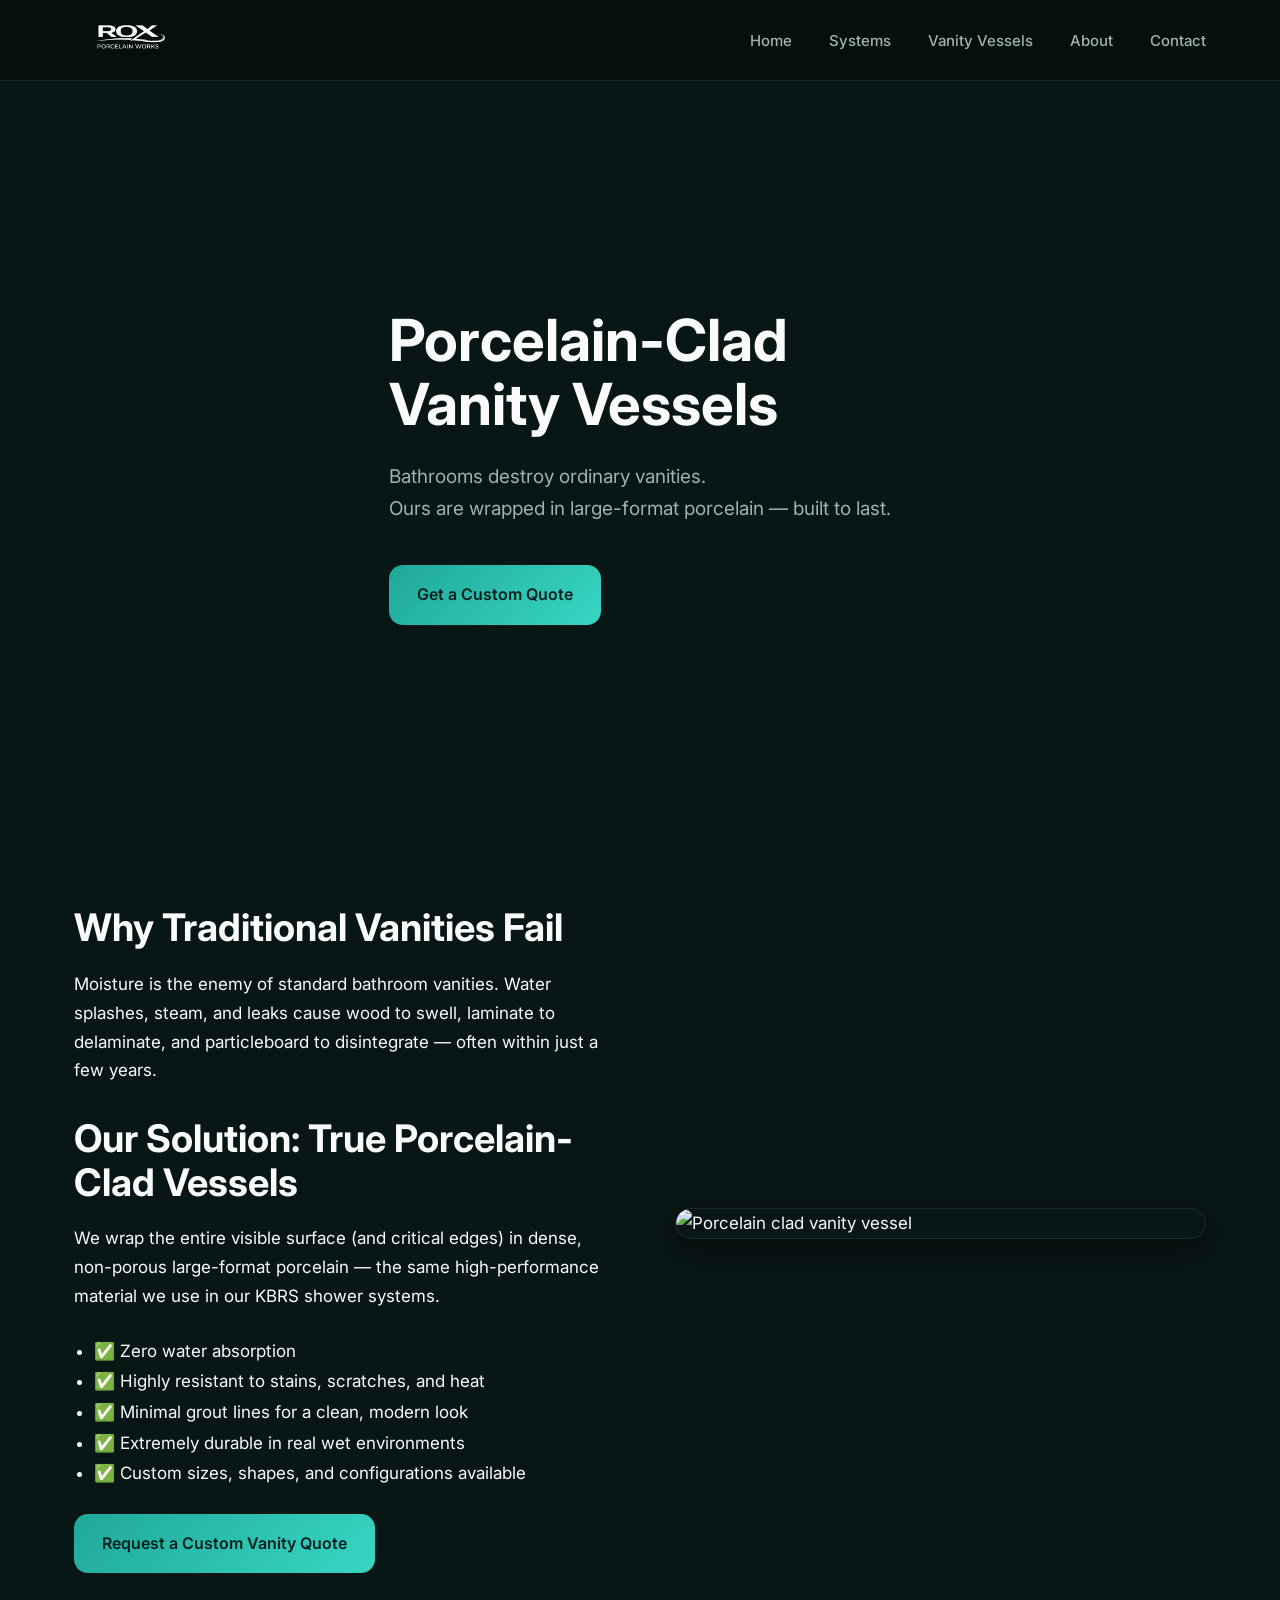
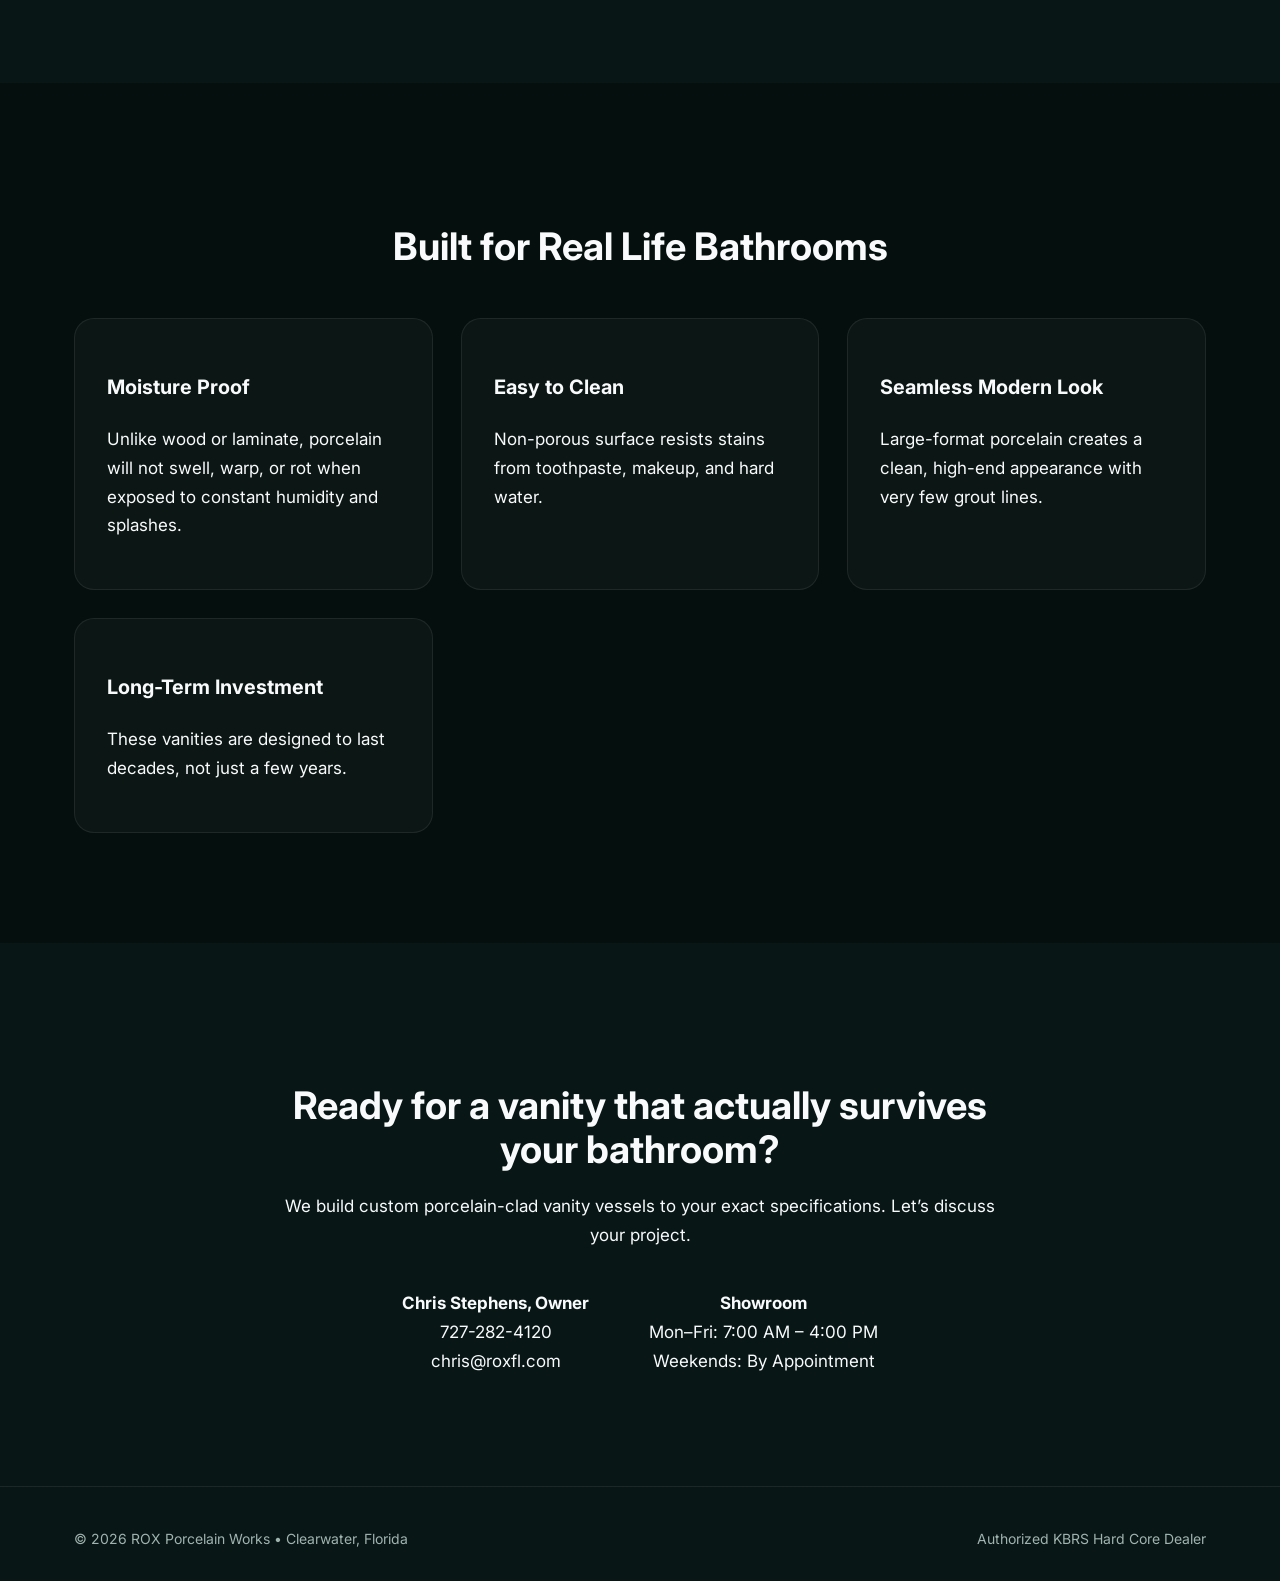
==== vanity.html @ ebdbfa9b "Create vanity.html" ====
<!doctype html>
<html lang="en">
<head>
  <meta charset="utf-8" />
  <title>Porcelain-Clad Vanity Vessels | ROX Porcelain Works</title>
  <meta name="viewport" content="width=device-width, initial-scale=1" />
  <meta name="description" content="Moisture-proof porcelain-clad vanity vessels built to survive real bathrooms. Custom sizes and designs available in Clearwater, FL." />

  <link rel="preconnect" href="https://fonts.googleapis.com">
  <link rel="preconnect" href="https://fonts.gstatic.com" crossorigin>
  <link href="https://fonts.googleapis.com/css2?family=Inter:wght@400;500;600;700;800&display=swap" rel="stylesheet">

  <link rel="stylesheet" href="styles.css">
</head>

<body>

<header class="site-header">
  <div class="container header-inner">
    <img src="logo.png" alt="ROX Porcelain Works" class="logo" style="height: 72px;">
    <nav class="nav">
      <a href="index.html">Home</a>
      <a href="systems.html">Systems</a>
      <a href="vanity.html">Vanity Vessels</a>
      <a href="about.html">About</a>
      <a href="contact.html">Contact</a>
    </nav>
  </div>
</header>

<section class="hero" style="background: linear-gradient(rgba(8,22,21,0.75), rgba(8,22,21,0.88)), url('vanity.jpg') center/cover no-repeat; min-height: 70vh;">
  <div class="container hero-content">
    <h1>Porcelain-Clad<br>Vanity Vessels</h1>
    <p class="hero-sub">
      Bathrooms destroy ordinary vanities.<br>
      Ours are wrapped in large-format porcelain — built to last.
    </p>
    <div class="hero-actions">
      <a href="contact.html" class="btn primary">Get a Custom Quote</a>
    </div>
  </div>
</section>

<section class="section">
  <div class="container">
    <div class="split">
      <div>
        <h2>Why Traditional Vanities Fail</h2>
        <p>Moisture is the enemy of standard bathroom vanities. Water splashes, steam, and leaks cause wood to swell, laminate to delaminate, and particleboard to disintegrate — often within just a few years.</p>
        
        <h2>Our Solution: True Porcelain-Clad Vessels</h2>
        <p>We wrap the entire visible surface (and critical edges) in dense, non-porous large-format porcelain — the same high-performance material we use in our KBRS shower systems.</p>
        
        <ul style="margin: 25px 0; padding-left: 20px; line-height: 1.8;">
          <li>✅ Zero water absorption</li>
          <li>✅ Highly resistant to stains, scratches, and heat</li>
          <li>✅ Minimal grout lines for a clean, modern look</li>
          <li>✅ Extremely durable in real wet environments</li>
          <li>✅ Custom sizes, shapes, and configurations available</li>
        </ul>

        <a href="contact.html" class="btn primary">Request a Custom Vanity Quote</a>
      </div>

      <img src="vanity.jpg" alt="Porcelain clad vanity vessel" class="image-card">
    </div>
  </div>
</section>

<section class="section dark">
  <div class="container">
    <h2 class="centered">Built for Real Life Bathrooms</h2>
    <div class="card-grid">
      <div class="card">
        <h3>Moisture Proof</h3>
        <p>Unlike wood or laminate, porcelain will not swell, warp, or rot when exposed to constant humidity and splashes.</p>
      </div>
      <div class="card">
        <h3>Easy to Clean</h3>
        <p>Non-porous surface resists stains from toothpaste, makeup, and hard water.</p>
      </div>
      <div class="card">
        <h3>Seamless Modern Look</h3>
        <p>Large-format porcelain creates a clean, high-end appearance with very few grout lines.</p>
      </div>
      <div class="card">
        <h3>Long-Term Investment</h3>
        <p>These vanities are designed to last decades, not just a few years.</p>
      </div>
    </div>
  </div>
</section>

<section class="section">
  <div class="container contact-box">
    <h2>Ready for a vanity that actually survives your bathroom?</h2>
    <p>We build custom porcelain-clad vanity vessels to your exact specifications. Let’s discuss your project.</p>
    
    <div class="contact-info" style="margin-top: 40px;">
      <div>
        <strong>Chris Stephens, Owner</strong><br>
        727-282-4120<br>
        chris@roxfl.com
      </div>
      <div>
        <strong>Showroom</strong><br>
        Mon–Fri: 7:00 AM – 4:00 PM<br>
        Weekends: By Appointment
      </div>
    </div>
  </div>
</section>

<footer class="site-footer">
  <div class="container footer-inner">
    <div>© <span id="year"></span> ROX Porcelain Works • Clearwater, Florida</div>
    <div>Authorized KBRS Hard Core Dealer</div>
  </div>
</footer>

<script>
  document.getElementById("year").textContent = new Date().getFullYear();
</script>

</body>
</html>
---- styles.css ----
:root {
  --bg: #081615;
  --bg-dark: #050f0e;
  --surface: #0e2422;
  --text: #f8fafc;
  --muted: #9fb3af;
  --accent: #1fa89a;
  --accent-light: #38d6c4;
  --border: rgba(255,255,255,0.08);
  --highlight: #a1e8e0;
}

* {
  box-sizing: border-box;
}

body {
  margin: 0;
  font-family: 'Inter', system-ui, sans-serif;
  background: var(--bg);
  color: var(--text);
  line-height: 1.7;
  font-size: 17px;
}

.container {
  max-width: 1180px;
  margin: 0 auto;
  padding: 0 24px;
}

/* ==================== HEADER ==================== */
.site-header {
  position: sticky;
  top: 0;
  background: rgba(5, 15, 14, 0.95);
  backdrop-filter: blur(12px);
  border-bottom: 1px solid var(--border);
  z-index: 100;
}

.header-inner {
  display: flex;
  justify-content: space-between;
  align-items: center;
  height: 80px;
}

.logo {
  height: 48px;
  width: auto;
}

.nav a {
  color: var(--muted);
  margin-left: 32px;
  text-decoration: none;
  font-weight: 500;
  font-size: 15px;
  transition: color 0.3s ease;
}

.nav a:hover {
  color: var(--text);
}

/* ==================== HERO ==================== */
.hero {
  min-height: 100vh;
  padding: 180px 0 140px;
  background: 
    linear-gradient(rgba(8,22,21,0.75), rgba(8,22,21,0.88)),
    url("assets/hero.jpg") center/cover no-repeat;
  display: flex;
  align-items: center;
}

.hero-content {
  max-width: 780px;
}

.hero h1 {
  font-size: clamp(42px, 6vw, 58px);
  line-height: 1.1;
  font-weight: 700;
  margin-bottom: 24px;
}

.highlight {
  color: var(--highlight);
  position: relative;
}

.hero-sub {
  font-size: 19px;
  color: var(--muted);
  max-width: 620px;
  margin-bottom: 40px;
}

.hero-actions {
  display: flex;
  gap: 16px;
  flex-wrap: wrap;
}

.btn {
  display: inline-block;
  padding: 16px 28px;
  border-radius: 14px;
  font-weight: 600;
  text-decoration: none;
  font-size: 16px;
  transition: all 0.3s ease;
  white-space: nowrap;
}

.primary {
  background: linear-gradient(135deg, var(--accent), var(--accent-light));
  color: #05201d;
}

.primary:hover {
  transform: translateY(-3px);
  box-shadow: 0 10px 20px rgba(31, 168, 154, 0.3);
}

.ghost {
  border: 2px solid var(--border);
  color: var(--text);
}

.ghost:hover {
  border-color: var(--accent);
  color: var(--accent);
}

/* ==================== SECTIONS ==================== */
.section {
  padding: 110px 0;
}

.section.dark {
  background: var(--bg-dark);
}

.centered {
  text-align: center;
}

h2 {
  font-size: 38px;
  line-height: 1.15;
  margin-bottom: 20px;
}

.split {
  display: grid;
  grid-template-columns: 1fr 1fr;
  gap: 70px;
  align-items: center;
}

.image-card {
  width: 100%;
  border-radius: 20px;
  border: 1px solid var(--border);
  box-shadow: 0 10px 30px rgba(0,0,0,0.4);
}

/* Trust / Card Grid */
.card-grid {
  display: grid;
  grid-template-columns: repeat(auto-fit, minmax(280px, 1fr));
  gap: 28px;
  margin-top: 50px;
}

.card {
  background: rgba(255,255,255,0.03);
  border: 1px solid var(--border);
  border-radius: 20px;
  padding: 32px;
  transition: transform 0.3s ease, border-color 0.3s ease;
}

.card:hover {
  transform: translateY(-8px);
  border-color: var(--accent);
}

/* Contact */
.contact-box {
  text-align: center;
  max-width: 760px;
  margin: 0 auto;
}

.contact-info {
  display: flex;
  justify-content: center;
  gap: 60px;
  margin-top: 40px;
  flex-wrap: wrap;
}

/* Footer */
.site-footer {
  border-top: 1px solid var(--border);
  padding: 40px 0 30px;
  font-size: 14px;
  color: var(--muted);
  text-align: center;
}

.footer-inner {
  display: flex;
  justify-content: space-between;
  align-items: center;
  flex-wrap: wrap;
  gap: 16px;
}

/* ==================== RESPONSIVE ==================== */
@media (max-width: 768px) {
  .header-inner {
    height: 70px;
  }
  
  .nav a {
    margin-left: 18px;
    font-size: 14px;
  }
  
  .hero {
    padding: 140px 0 100px;
  }
  
  .split {
    grid-template-columns: 1fr;
    gap: 40px;
  }
  
  .contact-info {
    gap: 40px;
  }
}

/* Small mobile adjustments */
@media (max-width: 480px) {
  .hero-actions {
    flex-direction: column;
    align-items: stretch;
  }
  
  .btn {
    text-align: center;
  }
}
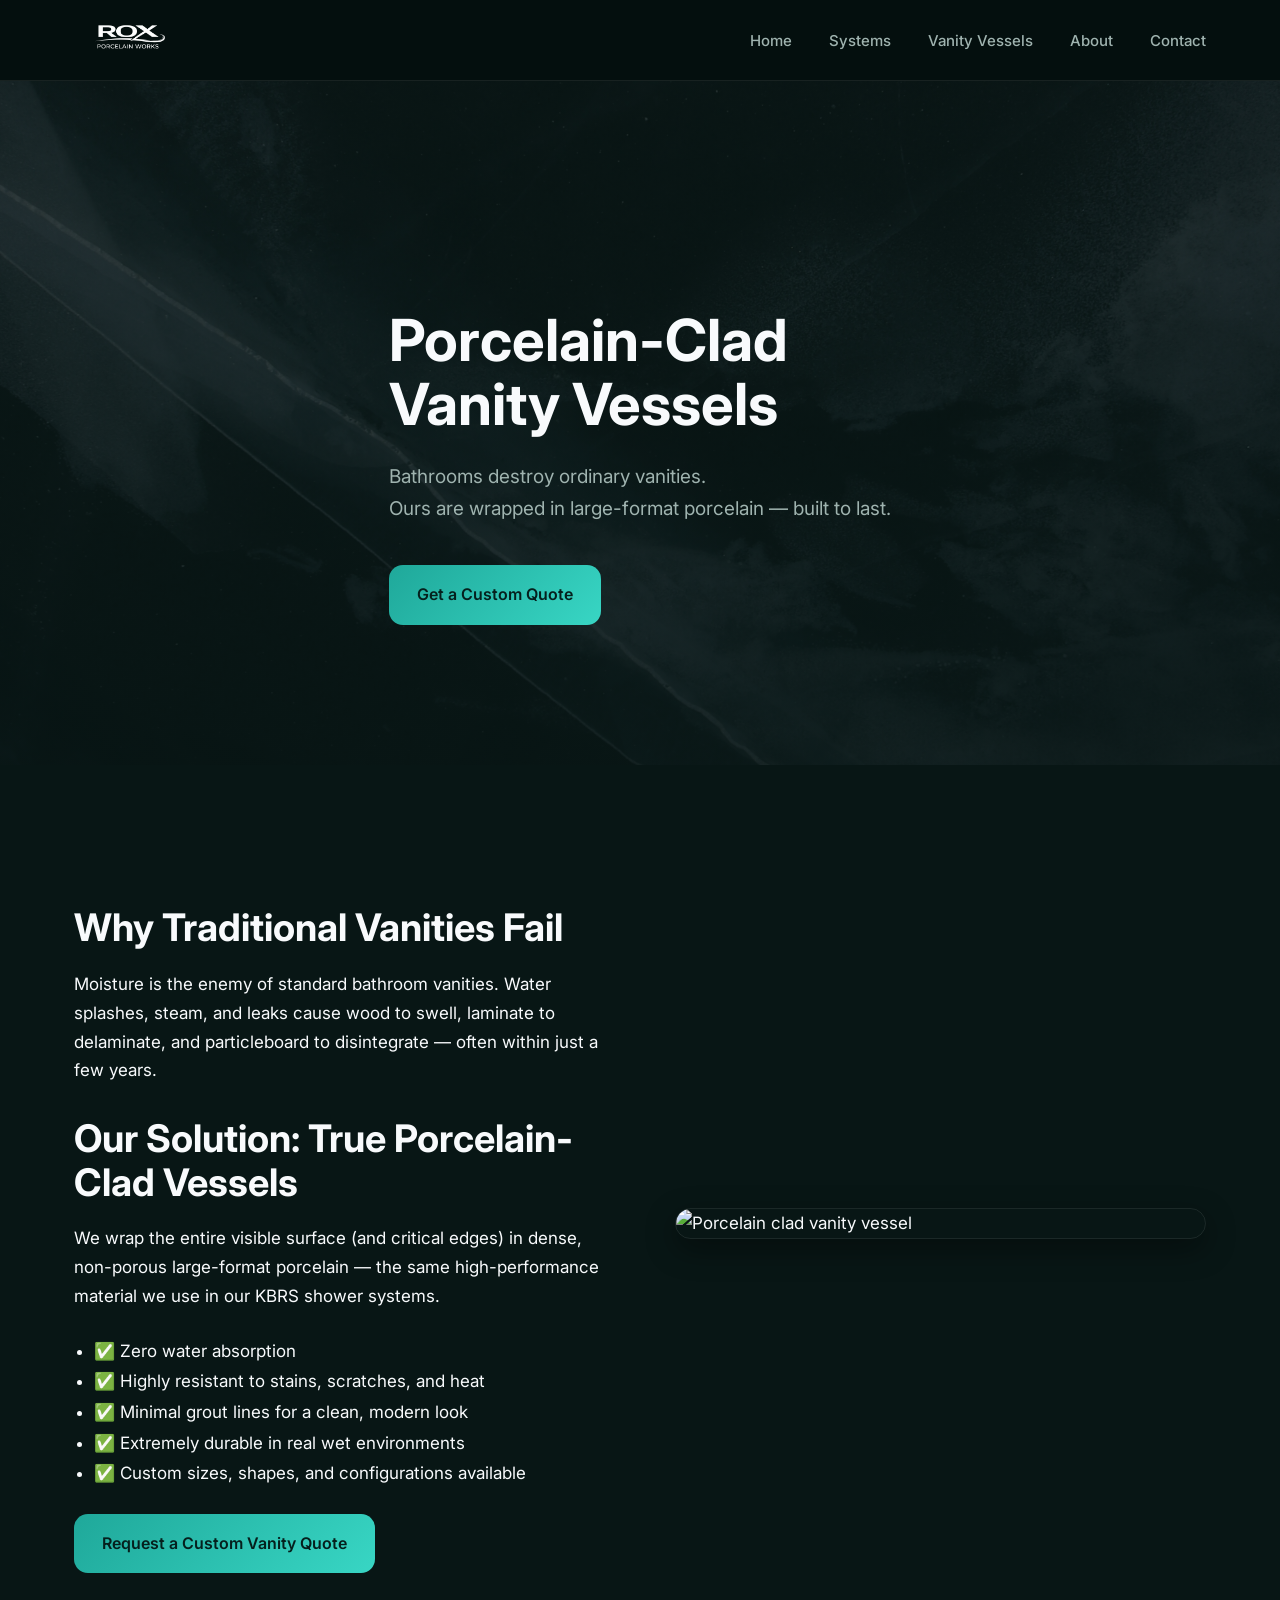
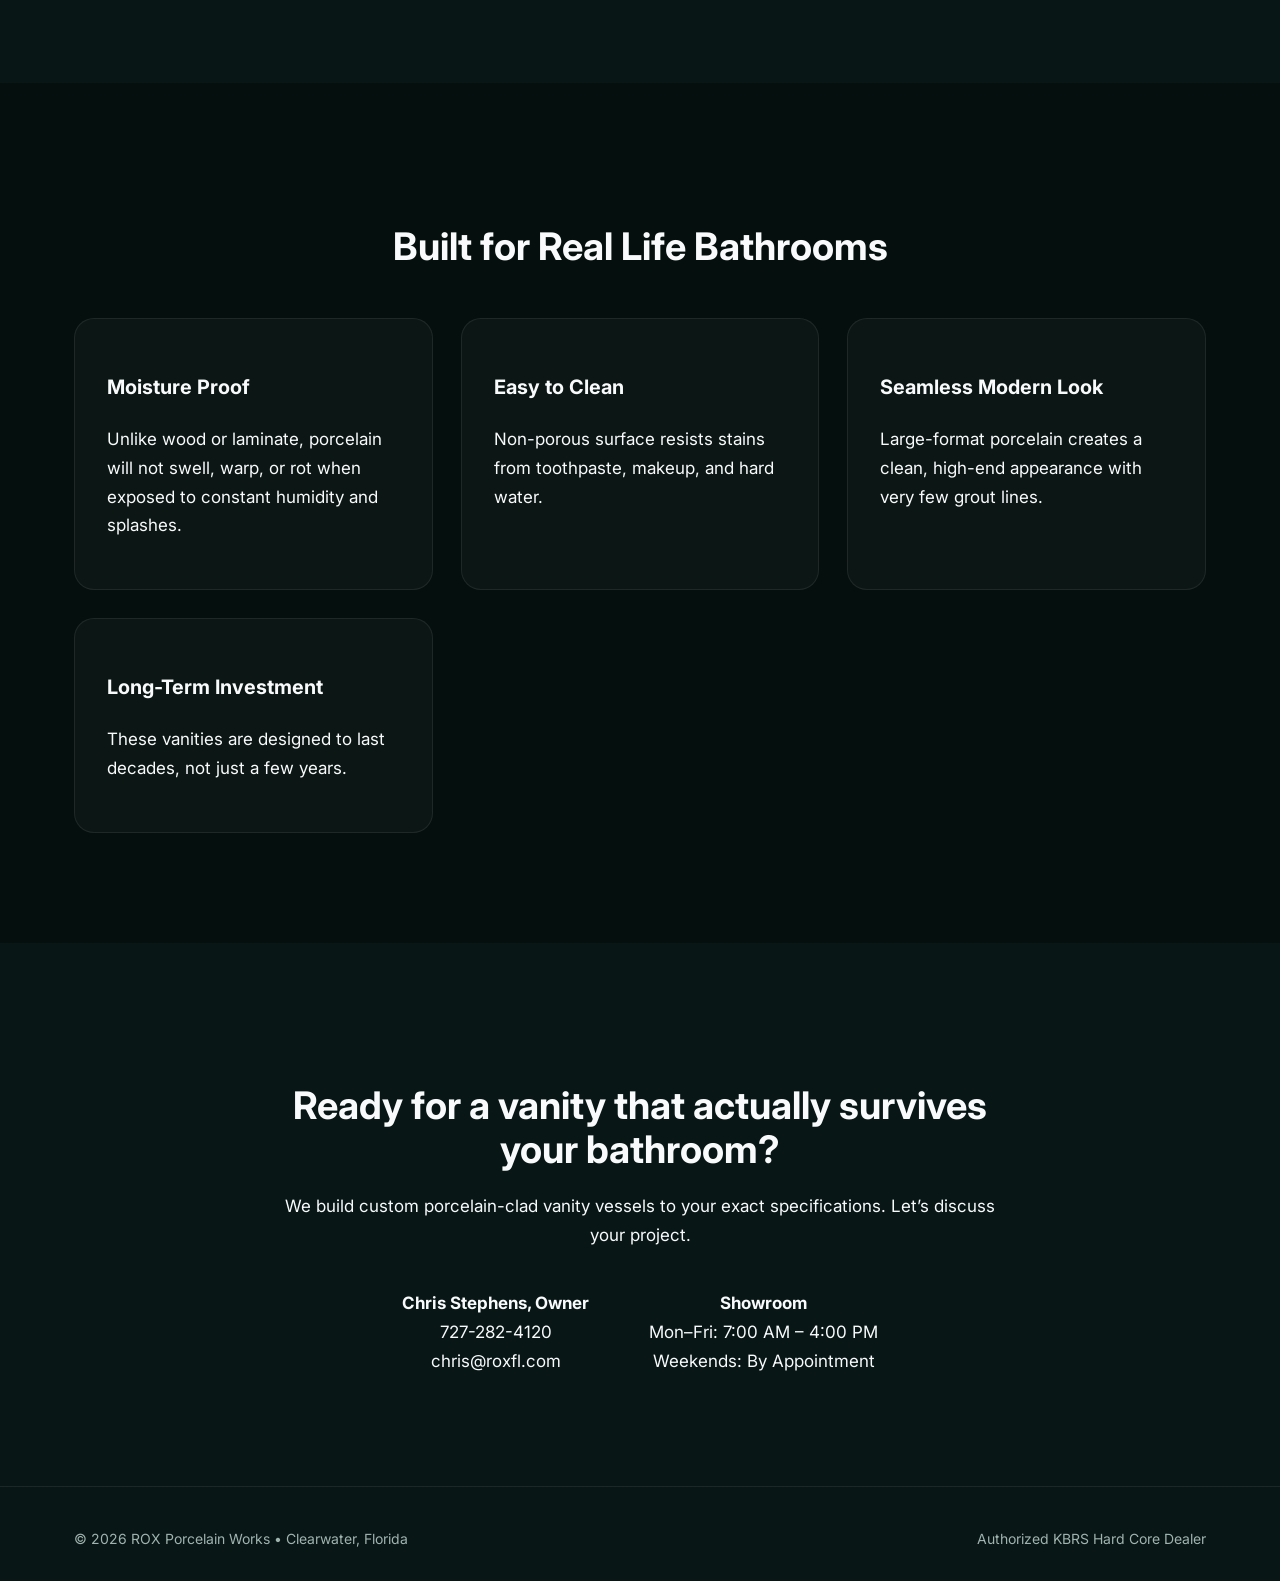
==== commit dd638a1f: "Update vanity.html" ====
--- a/vanity.html
+++ b/vanity.html
@@ -28,7 +28,7 @@
   </div>
 </header>
 
-<section class="hero" style="background: linear-gradient(rgba(8,22,21,0.75), rgba(8,22,21,0.88)), url('vanity.jpg') center/cover no-repeat; min-height: 70vh;">
+<section class="hero" style="background: linear-gradient(rgba(8,22,21,0.75), rgba(8,22,21,0.88)), url('hero.jpg') center/cover no-repeat; min-height: 70vh;">
   <div class="container hero-content">
     <h1>Porcelain-Clad<br>Vanity Vessels</h1>
     <p class="hero-sub">
